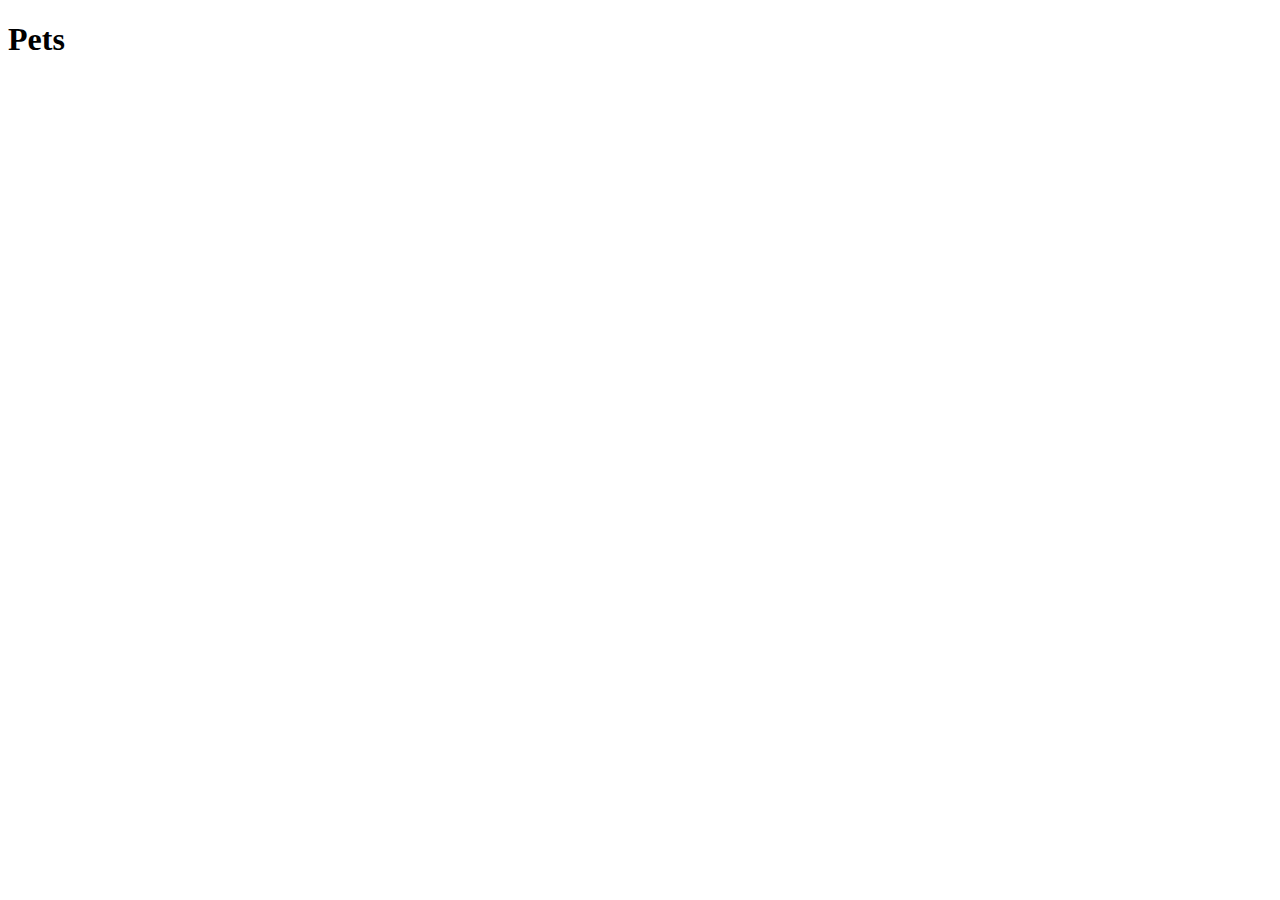
==== pages/pets/index.html @ 1a06ce81 "feat: added header, notonly and about blocks" ====
<!DOCTYPE html>
<html>
  <head>
    <meta charset="UTF-8">
    <meta name="viewport" content="width=device-width, initial-scale=1.0">
    <title lang="ru">Shelter</title>
    <link rel="stylesheet" href="styles.css">
  </head>
  <body class="main-body">
    <header class="header">
      <h1>Pets</h1>
    </header>
    <main class="main">

    </main>
    <footer class="footer">

    </footer>
  </body>
</html>
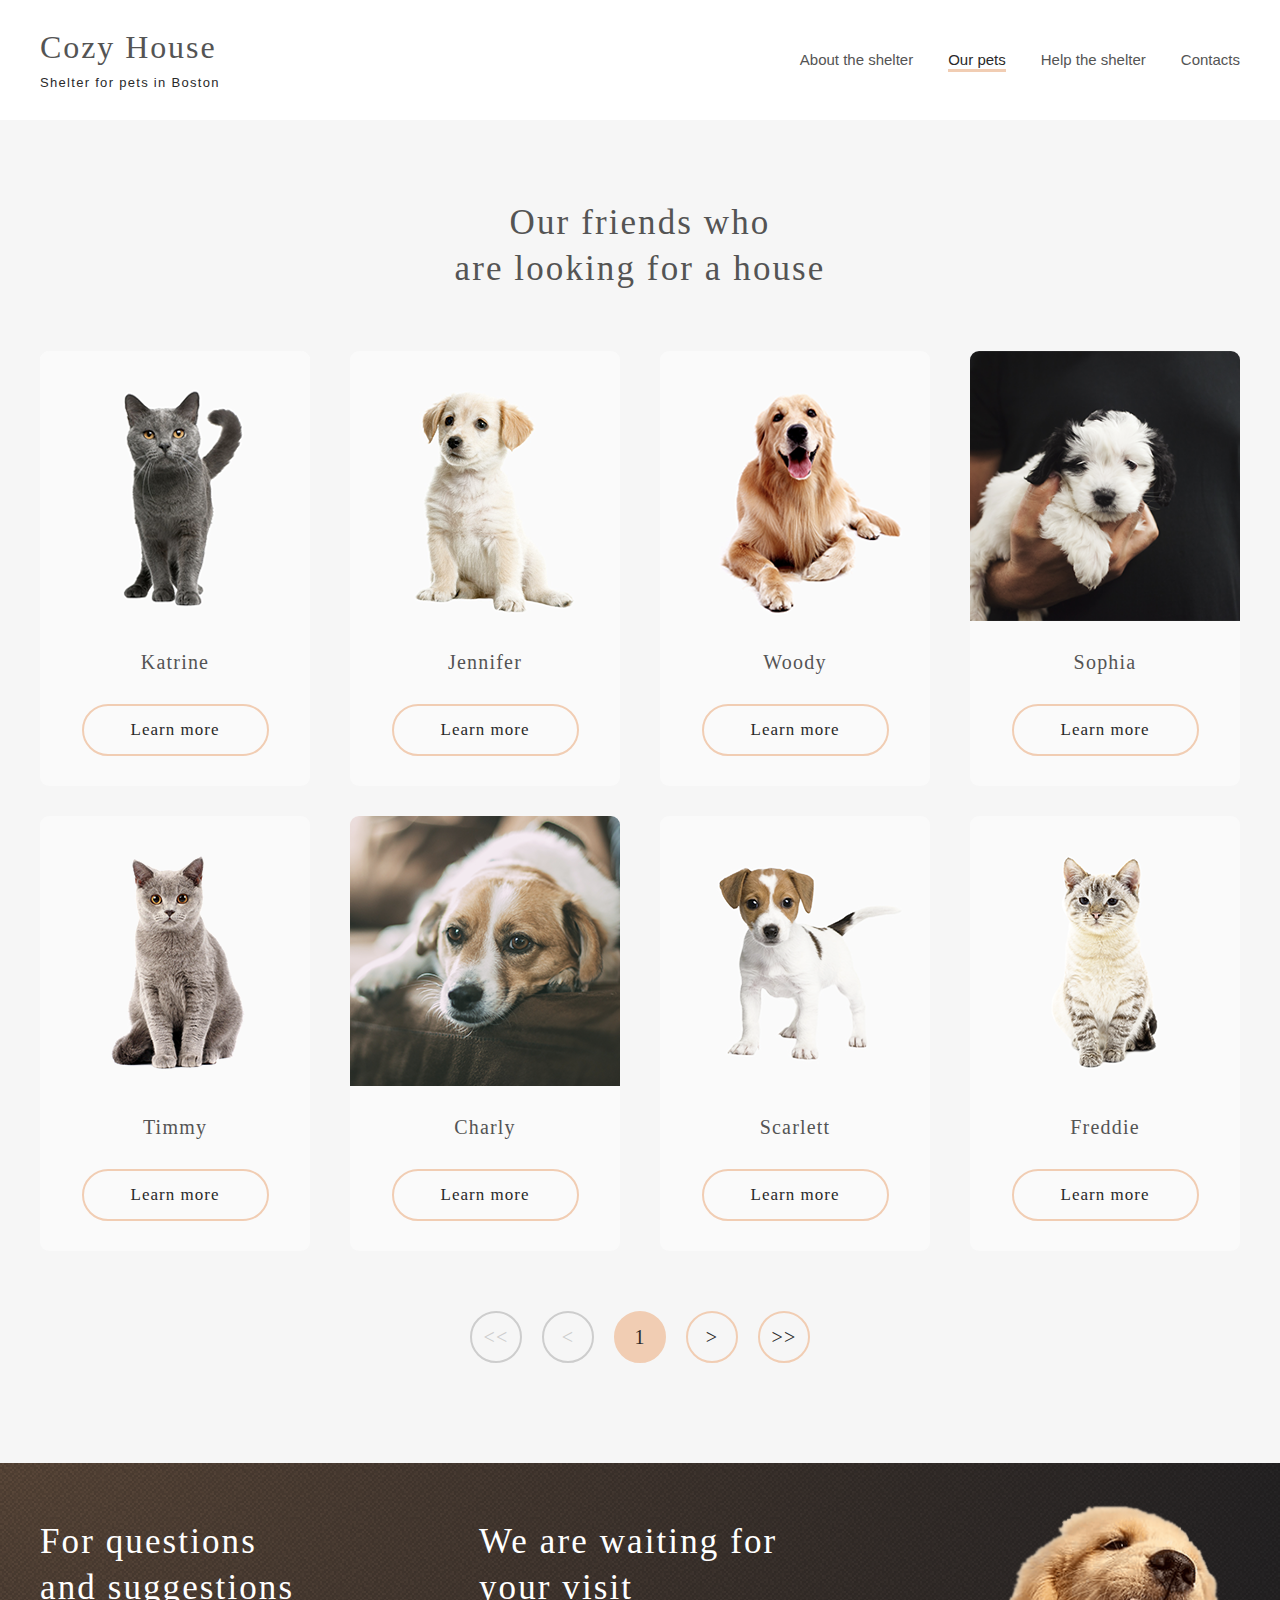
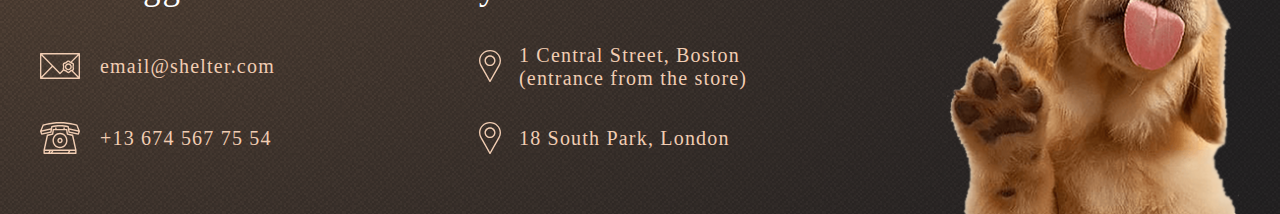
==== commit 928d586c: "feat: added pets-page" ====
--- a/pages/pets/index.html
+++ b/pages/pets/index.html
@@ -3,18 +3,183 @@
   <head>
     <meta charset="UTF-8">
     <meta name="viewport" content="width=device-width, initial-scale=1.0">
-    <title lang="ru">Shelter</title>
-    <link rel="stylesheet" href="styles.css">
+    <title lang="en">Pets</title>
+    <link rel="stylesheet" href="../main/styles.css">
+    <link rel="stylesheet" href="styles-pets.css">
   </head>
-  <body class="main-body">
+  <body class="main-body pets-page">
     <header class="header">
-      <h1>Pets</h1>
+      <nav class="navigation__section">
+        <div class="navigation__content">
+          <a href="../main/index.html" class="logo__main-page">
+            <h1 class="logo__title">Cozy House</h1>
+            <p class="logo__subtitle">Shelter for pets in Boston</p>
+          </a>
+          <ul class="menu__list">
+            <li class="menu__item">
+              <a href="../main/index.html" class="menu__link">About the shelter</a>
+            </li>
+            <li class="menu__item">
+              <a href="index.html" class="menu__link menu__link--current">Our pets</a>
+            </li>
+            <li class="menu__item">
+              <a href="../main/index.html#help-shelter" class="menu__link">Help the shelter</a>
+            </li>
+            <li class="menu__item">
+              <a href="#contacts" class="menu__link">Contacts</a>
+            </li>
+          </ul>
+        </div>
+      </nav>
     </header>
     <main class="main">
+      <section id="our-friends" class="pets__wrapper">
+        <div class="pets__content">
+          <h3 class="pets__title--section">Our friends who <br> are looking for a house</h3>
+          <div class="pets__slider--wrapper">
+            <div class="pets__slider--content">
+              <ul class="pets__list">
+                <li class="pets__item">
+                  <div class="pets__image--wrapper">
+                    <img class="pets__image" src="../../assets/images/pets-katrine.png" alt="pets-katrine">
+                  </div>
+                  <div class="pets__title--wrapper">
+                    <h4 class="pets__title">Katrine</h4>
+                    <div class="pets__btn--wrapper">
+                      <button class="pets__btn btn-transparent">Learn more</button>
+                    </div>
+                  </div>
+                </li>
+                <li class="pets__item">
+                  <div class="pets__image--wrapper">
+                    <img class="pets__image" src="../../assets/images/pets-jennifer.png" alt="pets-jennifer">
+                  </div>
+                  <div class="pets__title--wrapper">
+                    <h4 class="pets__title">Jennifer</h4>
+                    <div class="pets__btn--wrapper">
+                      <button class="pets__btn btn-transparent">Learn more</button>
+                    </div>
+                  </div>
+                </li>
+                <li class="pets__item">
+                  <div class="pets__image--wrapper">
+                    <img class="pets__image" src="../../assets/images/pets-woody.png" alt="pets-woody">
+                  </div>
+                  <div class="pets__title--wrapper">
+                    <h4 class="pets__title">Woody</h4>
+                    <div class="pets__btn--wrapper">
+                      <button class="pets__btn btn-transparent">Learn more</button>
+                    </div>
+                  </div>
+                </li>
+                <li class="pets__item">
+                  <div class="pets__image--wrapper sophia__wrap">
+                    <img class="pets__image sophia__img" src="../../assets/images/pets-sophia.png" alt="pets-sophia">
+                  </div>
+                  <div class="pets__title--wrapper">
+                    <h4 class="pets__title">Sophia</h4>
+                    <div class="pets__btn--wrapper">
+                      <button class="pets__btn btn-transparent">Learn more</button>
+                    </div>
+                  </div>
+                </li>
+                <li class="pets__item">
+                  <div class="pets__image--wrapper">
+                    <img class="pets__image" src="../../assets/images/pets-timmy.png" alt="pets-timmy">
+                  </div>
+                  <div class="pets__title--wrapper">
+                    <h4 class="pets__title">Timmy</h4>
+                    <div class="pets__btn--wrapper">
+                      <button class="pets__btn btn-transparent">Learn more</button>
+                    </div>
+                  </div>
+                </li>
+                <li class="pets__item">
+                  <div class="pets__image--wrapper">
+                    <img class="pets__image" src="../../assets/images/pets-charly.png" alt="pets-charly">
+                  </div>
+                  <div class="pets__title--wrapper">
+                    <h4 class="pets__title">Charly</h4>
+                    <div class="pets__btn--wrapper">
+                      <button class="pets__btn btn-transparent">Learn more</button>
+                    </div>
+                  </div>
+                </li>
+                <li class="pets__item">
+                  <div class="pets__image--wrapper">
+                    <img class="pets__image" src="../../assets/images/pets-scarlett.png" alt="pets-scarlett">
+                  </div>
+                  <div class="pets__title--wrapper">
+                    <h4 class="pets__title">Scarlett</h4>
+                    <div class="pets__btn--wrapper">
+                      <button class="pets__btn btn-transparent">Learn more</button>
+                    </div>
+                  </div>
+                </li>
+                <li class="pets__item">
+                  <div class="pets__image--wrapper">
+                    <img class="pets__image" src="../../assets/images/pets-freddie.png" alt="pets-freddie">
+                  </div>
+                  <div class="pets__title--wrapper">
+                    <h4 class="pets__title">Freddie</h4>
+                    <div class="pets__btn--wrapper">
+                      <button class="pets__btn btn-transparent">Learn more</button>
+                    </div>
+                  </div>
+                </li>
+              </ul>
+            </div>
+          </div>
+          <div class="btns-pag__wrapper">
+            <ul class="btns-pag__list">
+              <li class="btns-pag__item">
+                <button type="button" class="btns-pag__btn btns__quick btns__quick--left btns-pag__disable">&lt;&lt;</button>
+              </li>
+              <li class="btns-pag__item">
+                <button type="button" class="btns-pag__btn btns__low--left btns-pag__disable">&lt;</button>
+              </li>
+              <li class="btns-pag__item">
+                <button type="button" class="btns-pag__btn btns__number">1</button>
+              </li>
+              <li class="btns-pag__item">
+                <button type="button" class="btns-pag__btn btns__low--right
+                btns-pag__active">&gt;</button>
+              </li>
+              <li class="btns-pag__item">
+                <button type="button" class="btns-pag__btn btns__quick--right btns-pag__active">&gt;&gt;</button>
+              </li>
+            </ul>
 
+          </div>
+        </div>
+      </section>
     </main>
-    <footer class="footer">
-
+    <footer id="contacts" class="footer">
+      <div class="footer__content">
+        <div class="footer__item footer__item--links">
+          <h3 class="contact__title contact__title--links">For questions and suggestions</h3>
+          <p class="contact__text contact__text--mail">
+            <a class="contact__link mail-link" href="mailto:email@shelter.com">email@shelter.com</a>
+          </p>
+          <p class="contact__text contact__text--phone">
+            <a class="contact__link phone-link" href="tel:+136745677554">+13 674 567 75 54</a>
+          </p>
+        </div>
+        <div class="footer__item footer__item--address">
+          <h3 class="contact__title contact__title--address">We are waiting for your visit</h3>
+          <p class="contact__text contact__address contact__address--boston">
+            <a class="contact__link map-link boston-link" href="https://www.google.com/maps/place/1+Central+St,+Boston,+MA+02109,+США/@42.357323,-71.0582668,16z/data=!4m5!3m4!1s0x89e370868bc2ce7b:0x82fa7db94f5fea9e!8m2!3d42.3585519!4d-71.0547263" target="_blank">1 Central Street, Boston (entrance from the store)</a>
+          </p>
+          <p class="contact__text contact__address">
+            <a class="contact__link map-link" href="https://www.google.com/maps/place/South+Park+Court,+18+S+Park+Rd,+London+SW19+8TD,+Великобритания/@51.4198959,-0.2026891,16.5z/data=!4m5!3m4!1s0x487608baa7401b31:0x18e66d9fcd2f7d77!8m2!3d51.4202685!4d-0.2001799" target="_blank">18 South Park, London</a>
+          </p>
+        </div>
+        <div class="footer__item footer__item--image">
+          <p class="footer__image--wrap">
+            <img class="footer__image" src="../../assets/images/footer-dog.png" alt="footer-dog" width="300">
+          </p>
+        </div>
+      </div>
     </footer>
   </body>
 </html>--- a/pages/main/styles.css
+++ b/pages/main/styles.css
@@ -0,0 +1,686 @@
+/* COMMON */
+:root {
+  --color-primary: #f1cdb3;
+  --color-primary-light: #FDDCC4;
+  --white: #ffffff; /*color-light-xl*/
+  --color-light-s: #fafafa;
+  --color-light-l: #f6f6f6;
+  --color-dark-3xl: #292929;
+  --color-dark-l: #545454;
+  --color-dark-s: #cdcdcd;
+  --color-dark-m: #b2b2b2;
+}
+
+* {
+  margin: 0;
+  padding: 0;
+  line-height: 1;
+  font-family: Arial, Helvetica, sans-serif;
+  font-weight: normal;
+  box-sizing: border-box;
+  font-size: 15px;
+}
+
+html {
+  scroll-behavior: smooth;
+}
+
+h1, h2, h3, h4, h5, h6 {
+  font-family: Georgia, 'Times New Roman', Times, serif;
+  font-weight: normal;
+  letter-spacing: 0.06em;
+}
+
+h2, h3 {
+  line-height: 1.3;
+}
+
+h2 {
+  font-size: 44px;
+}
+
+h3 {
+  font-size: 35px;
+}
+
+h4 {
+  font-size: 20px;
+  line-height: 23px;
+}
+
+a {
+  text-decoration: none;
+  color: inherit;
+}
+
+ul {
+  list-style: none;
+}
+
+button {
+  display: flex;
+  justify-content: center;
+  align-items: center;
+  width: 100%;
+  height: 100%;
+  border-radius: 100px;
+  border: none;
+  font-size: 17px;
+  line-height: 22.1px;
+  letter-spacing: 0.06em;
+  background-color: transparent;
+}
+
+button:hover {
+  cursor: pointer;
+}
+
+.btn-color {
+  background-color: var(--color-primary);
+}
+
+.btn-color:hover {
+  background-color: var(--color-primary-light);
+}
+
+.btn-transparent {
+  background-color: transparent;
+  border: 2px solid var(--color-primary);
+}
+
+.btn-transparent:hover {
+  background-color: var(--color-primary);
+}
+
+img {
+  display: flex;
+  width: 100%;;
+  height: auto;
+}
+
+.navigation__content,
+.notonly__content,
+.about__content,
+.pets__content,
+.footer__content {
+  width: 1200px;
+  margin: 0 auto;
+}
+
+/* HEADER */
+.navigation__section {
+  position: absolute;
+  left: 0;
+  top: 0;
+  width: 100%;
+  padding: 60px 0 0;
+}
+
+.navigation__content {
+  display: flex;
+  justify-content: space-between;
+}
+
+.logo__title {
+  margin-bottom: 10px;
+  font-size: 32px;
+  line-height: 1.1;
+  color: var(--color-primary);
+}
+
+.logo__subtitle {
+  font-size: 13px;
+  line-height: 15px;
+  letter-spacing: 0.1em;
+  color: var(--white);
+}
+
+.menu__list {
+  display: flex;
+  align-items: center;
+  color: var(--color-dark-s);
+}
+
+.menu__item:not(:last-child) {
+  margin-right: 35px;
+}
+
+.menu__link {
+  font-size: 15px;
+  line-height: 1.6;
+}
+
+.menu__link--current {
+  position: relative;
+  color: var(--color-light-s);
+  cursor: default;
+}
+
+.menu__link:hover {
+  color: var(--color-light-s);
+}
+
+.menu__link--current::before {
+  content: '';
+  position: absolute;
+  left: 0;
+  bottom: -4px;
+  display: block;
+  width: 100%;
+  height: 3px;
+  background-color: var(--color-primary);
+}
+
+.main__block,
+.help-shelter {
+  height: 700px;
+}
+
+/* NOT ONLY */
+.notonly__wrapper {
+  background: url('../../assets/images/notonly-back.png'), radial-gradient(100% 215.42% at 0% 0%, #5B483A 0%, #262425 100%), #211F20;
+  padding-top: 180px;
+}
+.notonly__content {
+  display: flex;
+  justify-content: space-between;
+}
+
+.notonly__text--wrapper {
+  width: 460px;
+  padding-top: 163px;
+}
+
+.notonly__title {
+  width: 350px;
+  margin-bottom: 42px;
+  color: var(--white);
+  letter-spacing: 0;
+}
+
+.notonly__text {
+  margin-bottom: 42px;
+  line-height: 1.6;
+  color: var(--color-dark-s);
+}
+
+.notonly__image--wrapper {
+  width: 698px;
+  height: auto;
+}
+
+.notonly__btn--wrapper {
+  width: 207px;
+  height: 52px;
+}
+
+.notonly__btn {
+  font-family: Georgia, 'Times New Roman', Times, serif;
+}
+
+.notonly__image--wrapper {
+  display: flex;
+}
+
+.notonly__image {
+  width: 698px;
+  height: 728px;
+}
+
+/* ABOUT */
+.about__wrapper {
+  padding: 80px 0 100px;
+}
+
+.about__content {
+  display: flex;
+  padding-left: 175px;
+}
+
+.about__image--wrapper {
+  width: 300px;
+  height: 408px;
+  margin-right: 120px;
+}
+
+.about__text-content {
+  padding-top: 15px;
+  width: 430px;
+  color: var(--color-dark-l)
+}
+
+.about__title {
+  width: 370px;
+  margin-bottom: 25px;
+}
+
+.about__text {
+  margin-bottom: 25px;
+  line-height: 1.6;
+}
+
+.about__text:last-child {
+  margin: 0;
+}
+
+/* PETS */
+.pets__wrapper {
+  background: var(--color-light-l);
+  padding: 80px 0 100px;
+}
+
+.pets__wrapper button {
+  font-family: Georgia, 'Times New Roman', Times, serif;
+}
+
+.pets__content {
+  position: relative;
+  color: var(--color-dark-l);
+}
+
+.pets__title--section {
+  width: 400px;
+  margin: 0 auto 60px;
+  text-align: center;
+}
+
+.pets__slider--wrapper {
+  margin-bottom: 60px;
+  width: 100%;
+}
+
+.pets__slider--content {
+  width: 990px;
+  margin: 0 auto;
+}
+
+.pets__list {
+  display: flex;
+}
+
+.pets__item:not(:last-child) {
+  margin-right: 90px;
+}
+
+.pets__item {
+  display: flex;
+  flex-direction: column;
+  width: 270px;
+  background-color: var(--color-light-s);
+  border-radius: 9px;
+  overflow: hidden;
+}
+
+.pets__item:hover {
+  background-color: var(--white);;
+  box-shadow: 0px 2px 35px 14px rgba(13, 13, 13, 0.04);
+  cursor: pointer;
+}
+
+.pets__item:hover .pets__btn {
+  background-color: var(--color-primary-light);
+  border-color: var(--color-primary-light);
+  transition: background-color 0.2s ease-in-out;
+}
+
+.pets__image--wrapper {
+  width: 270px;
+  height: 270px;
+}
+
+.pets__title--wrapper {
+  padding-top: 30px;
+}
+
+.pets__title {
+  margin-bottom: 30px;
+  width: 100%;
+  text-align: center;
+}
+
+.pets__btn--wrapper {
+  width: 187px;
+  height: 52px;
+  margin: 0 auto 30px;
+}
+
+.pets__btn {
+  font-size: 15px;
+  line-height: 1.3;
+  color: var(--color-dark-3xl);
+}
+
+.slider-btn {
+  width: 52px;
+  height: 52px;
+  border-radius: 50%;
+  border: 2px solid var(--color-primary);
+  font-size: 0;
+}
+
+.slider-btn:hover {
+  background-color: var(--color-primary);
+}
+
+.pets__btn--left,
+.pets__btn--right {
+  position: absolute;
+  top: calc(50% + 50px);
+}
+
+.pets__btn--left {
+  left: 0;
+}
+
+.pets__btn--left:before,
+.pets__btn--right:before,
+.pets__btn--left:after,
+.pets__btn--right:after {
+  content: '';
+  position: absolute;
+}
+
+.pets__btn--left:before,
+.pets__btn--right:before {
+  left: calc(50% - 6px);
+  top: calc(50% - 1px);
+  width: 14px;
+  height: 2px;
+  background-color: var(--color-dark-3xl);
+}
+
+.pets__btn--left:after,
+.pets__btn--right:after {
+  top: 20px;
+  border: 4px solid transparent;
+}
+
+.pets__btn--left:after {
+  left: calc(50% - 12px);
+  border-right: 4px solid var(--color-dark-3xl);
+}
+
+.pets__btn--right:after {
+  right: calc(50% - 12px);
+  border-left: 4px solid var(--color-dark-3xl);
+}
+
+.pets__btn--right {
+  right: 0;
+}
+
+.pets__btn-primary--wrapper {
+  width: 261px;
+  height: 52px;
+  margin: 0 auto;
+}
+
+.pets__btn-primary--wrapper button {
+  color: var(--color-dark-3xl);
+}
+
+/* HELP */
+
+.help__wrap {
+  background-color: white;
+  padding: 80px 0 42px;
+}
+
+.help__title {
+  margin: 0 auto 60px;
+  text-align: center;
+  color: var(--color-dark-l);
+}
+
+.help__list {
+  display: flex;
+  flex-wrap: wrap;
+  justify-content: center;
+  margin: 0 auto;
+  max-width: 1026px;
+}
+
+.help__item {
+  margin-right: 11.59%;/*11.59*/
+  margin-bottom: 55px;
+}
+
+.help__item:nth-child(5),
+.help__item:last-child {
+  margin-right: 0;
+}
+
+.help__image--wrap {
+  margin: 0 auto 30px;
+  display: flex;
+  justify-content: center;
+  width: 60px;
+  height: 60px;
+}
+
+.help__item--title {
+  text-align: center;
+  color: var(--color-dark-l);
+}
+
+/*DONATION*/
+.donation__wrap {
+  padding: 80px 0 100px;
+  background-color: var(--color-light-l);
+}
+
+.donation__content {
+  display: flex;
+  justify-content: space-between;
+  margin: 0 auto;
+  max-width: 915px;
+}
+
+.donation__image--wrap {
+  padding-top: 12px;
+  max-width: 505px;
+}
+
+.donation__text--content {
+  padding-top: 2px;
+  width: 380px;
+  color: var(--color-dark-l);
+}
+
+.donation__title {
+  margin-bottom: 20px;
+  text-align: left;
+}
+
+.donation__text--subtitle {
+  margin-bottom: 20px;
+}
+
+.donation__link.card-number {
+  display: flex;
+  align-items: center;
+  margin-bottom: 20px;
+  padding-left: 15px;
+  width: 349px;
+  height: 43px;
+  line-height: 23px;
+  font-family: Georgia, 'Times New Roman', Times, serif;
+  font-size: 20px;
+  background-color: var(--color-primary);
+  border-radius: 9px;
+  box-sizing: border-box;
+  letter-spacing: 0.06em;
+}
+
+.donation__link.card-number:hover {
+  background-color: transparent;
+}
+
+.card-number__image--wrap {
+  display: inline-block;
+  margin-right: 15px;
+  width: 30px;
+  height: 23px;
+}
+
+.donation__text {
+  padding-bottom: 1px;
+  font-style: italic;
+  font-size: 12px;
+  line-height: 1.5;
+  color: var(--color-dark-m);
+}
+
+/* FOOTER */
+/*FOOTER*/
+.footer {
+  padding-top: 40px;
+  background: 
+    url(../../assets/images/bg-lines.png) repeat,
+    radial-gradient(100% 215.42% at 0% 0%, #5B483A 0%, #262425 100%),
+    #211F20;
+  /*
+  background: 
+    url(../../assets/images/bg-lines.png) repeat,
+    url(../../assets/images/bg-footer-gradient.png) no-repeat;*/
+  background-size: auto, cover;;
+}
+
+.footer__content {
+  display: flex;
+}
+
+.footer__content * {
+  font-family: Georgia, 'Times New Roman', Times, serif;
+}
+
+.footer__item--links,
+.footer__item--address {
+  display: flex;
+  justify-content: flex-start;
+  flex-direction: column;
+  padding-top: 16px;
+  margin-bottom: 60px;
+}
+
+.footer__item--links {
+  width: 279px;
+  margin-right: 13.33%;
+}
+
+.contact__title {
+  text-align: left;
+  color: white;
+}
+
+.contact__title--links {
+  margin-bottom: 40px;
+}
+
+.contact__text--mail {
+  margin-bottom: 40px;
+}
+
+.contact__link {
+  position: relative;
+  display: flex;
+  align-items: center;
+  height: 32px;
+  
+  font-size: 20px;
+  line-height: 1.15;
+  letter-spacing: 0.06em;
+  color: var(--color-primary);
+  /*border: var(--border-dash);*/
+}
+
+.contact__link:hover,
+.contact__link:hover {
+  opacity: 0.5;
+}
+
+.contact__link:active,
+.contact__link:active {
+  transform: scale(0.9);
+}
+
+.contact__link.mail-link,
+.contact__link.phone-link {
+  padding-left: 60px;
+}
+
+.contact__link::before,
+.contact__link::before {
+  content: '';
+  position: absolute;
+  top: 0;
+  left: 0;
+}
+
+.contact__link.mail-link::before,
+.contact__link.phone-link::before {
+  width: 40px;
+  height: 32px;
+  
+  background-size: 40px;
+}
+
+.contact__link.mail-link::before {
+  background: url('../../assets/icons/logo-mail.svg') no-repeat 0 3px;
+}
+
+.contact__link.phone-link::before {
+  background: url('../../assets/icons/logo-phone.svg') no-repeat 0 0;
+}
+
+.footer__item--address {
+  width: 302px;
+}
+
+.contact__title--address {
+  margin-bottom: 34px;
+}
+
+.contact__address:not(:last-child) {
+  margin-bottom: 32px;
+}
+
+.contact__link.boston-link {
+  height: 46px;
+}
+
+.contact__link.map-link {
+  padding-left: 40px;
+}
+
+.contact__link.map-link::before {
+  width: 22px;
+  height: 32px;
+  
+  background-size: 22px 32px;
+}
+
+.contact__link.boston-link::before {
+  top: 6px;
+}
+
+.contact__link.map-link::before {
+  background: url('../../assets/icons/logo-map.svg') no-repeat 0 0;
+}
+
+.footer__item--image {
+  align-self: flex-end;
+  margin-left: auto;
+  max-width: 300px;
+  max-height: 310px;
+
+  /*border: var(--border-dash);*/
+}
+
+.footer__image--wrap {
+  width: 100%;
+}
+
+.footer__image {
+  max-height: 310px;
+}--- a/pages/pets/styles-pets.css
+++ b/pages/pets/styles-pets.css
@@ -0,0 +1,105 @@
+body {
+  background-color: grey;
+}
+
+@import url(../main/styles.css);
+
+.pets-page .logo__title,
+.pets-page .menu__item {
+  color: var(--color-dark-l);
+}
+
+.pets-page .navigation__section {
+  position: relative;
+  padding: 30px 0;
+  background-color: var(--white);
+}
+
+.navigation__content .logo__subtitle,
+.navigation__content .menu__link:hover,
+.navigation__content .menu__link--current {
+  color: var(--color-dark-3xl);
+}
+
+.navigation__content .logo__subtitle {
+  text-align: right;
+  padding-right: 1px;
+}
+
+.pets__content .pets__title--section {
+  margin-bottom: 60px;
+}
+
+.pets__content .pets__btn {
+  font-size: 17px
+}
+
+.pets-page .pets__slider--content {
+  width: 100%;
+}
+
+.pets-page .pets__list {
+  flex-wrap: wrap;
+  justify-content: space-between;
+}
+
+.pets-page .pets__item {
+  margin-right: 0;
+  margin-bottom: 30px;
+}
+
+.pets-page .pets__slider--wrapper {
+  margin-bottom: 30px;
+}
+
+.pets__image--wrapper.sophia__wrap {
+  position: relative;
+  overflow: hidden;
+}
+
+.sophia__img {
+  position: absolute;
+  left: -70px;
+  top: 0;
+  width: auto;
+  height: 270px;
+} 
+
+.btns-pag__wrapper {
+  width: 340px;
+  margin: 0 auto;
+}
+
+.btns-pag__list {
+  display: flex;
+  justify-content: space-between;
+}
+
+.btns-pag__btn {
+  width: 52px;
+  height: 52px;
+  border: 2px solid var(--color-primary);
+  border-radius: 50%;
+  font-family: Georgia, 'Times New Roman', Times, serif;
+  font-size: 20px;
+  color: var(--color-dark-3xl);
+}
+
+.btns__number {
+  background-color: var(--color-primary  );
+}
+
+.btns-pag__btn.btns-pag__disable {
+  border-color: var(--color-dark-s);
+  color: var(--color-dark-s);
+}
+
+.btns-pag__btn.btns-pag__disable:hover,
+.btns-pag__btn.btns__number:hover {
+  cursor: default;
+}
+
+.btns-pag__btn.btns-pag__active:hover {
+  background-color: var(--color-primary);
+  transition: background-color 0.25s ease-in-out;
+}